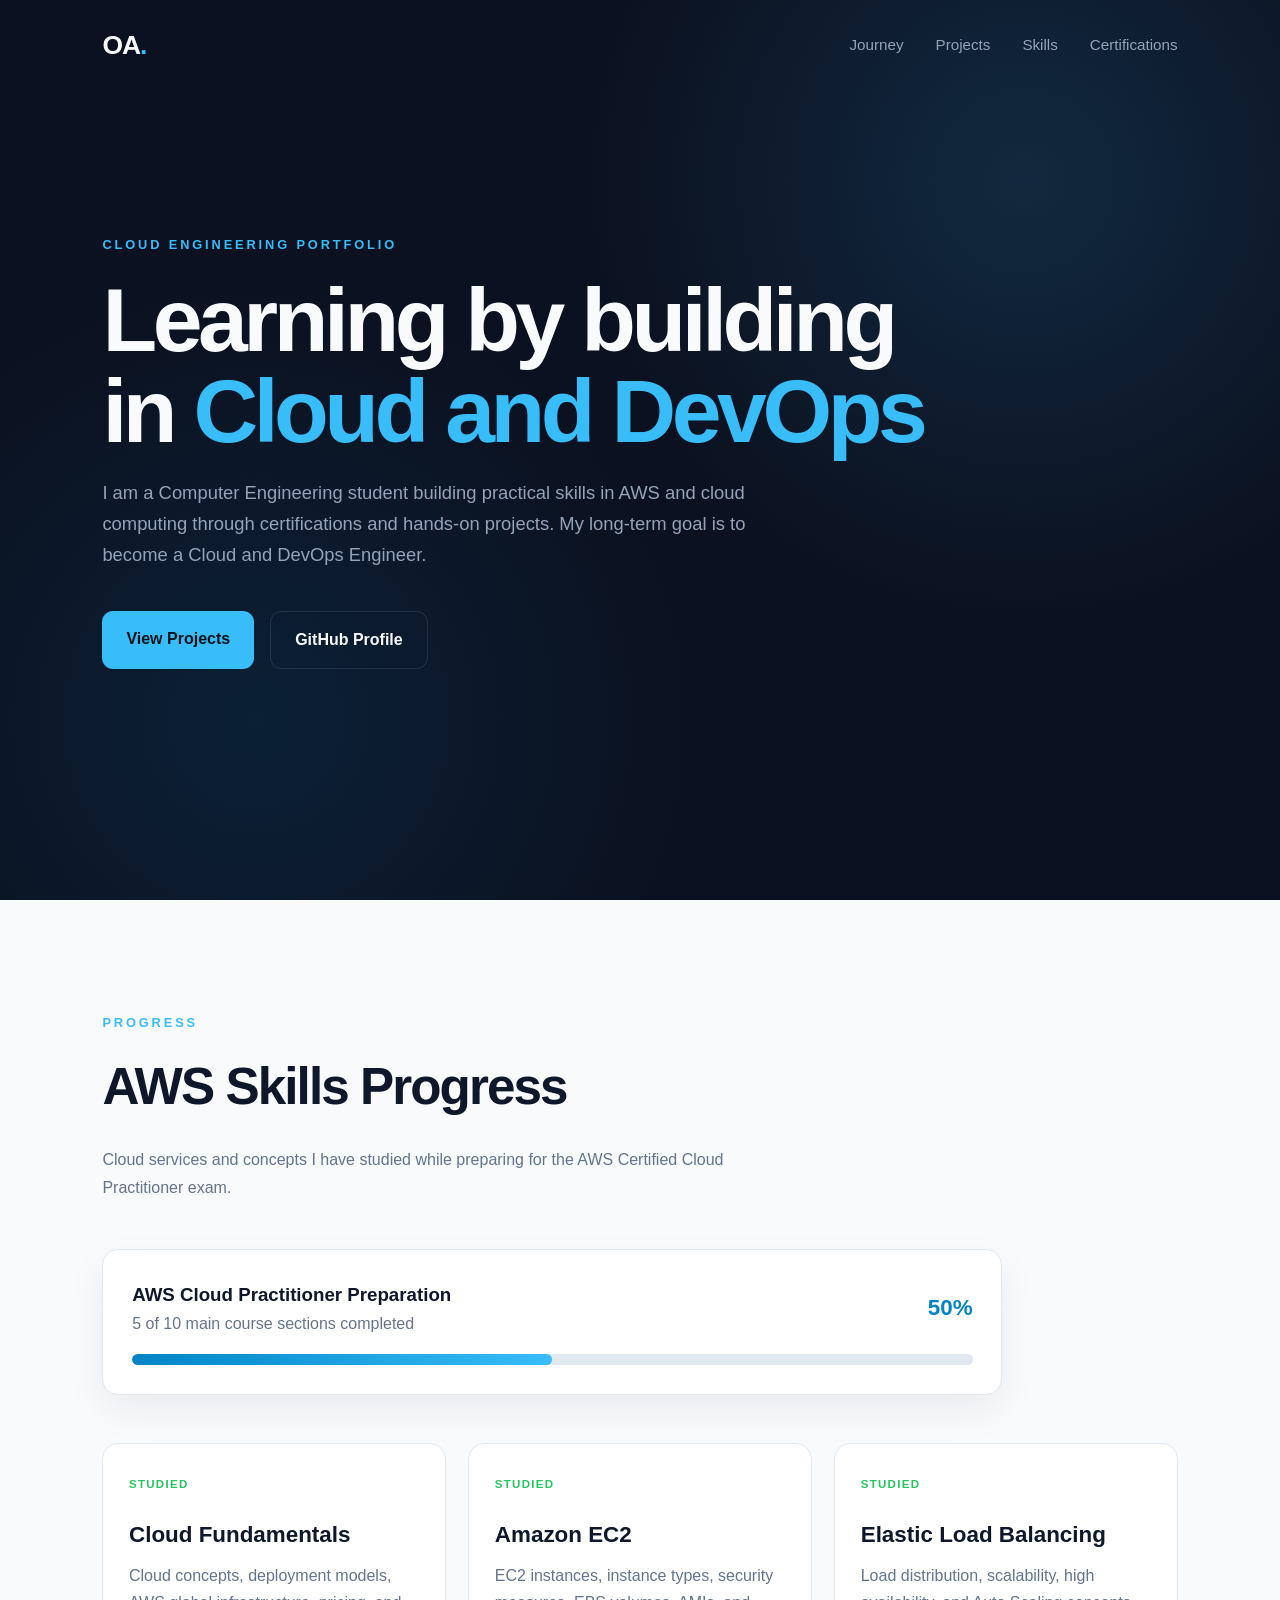
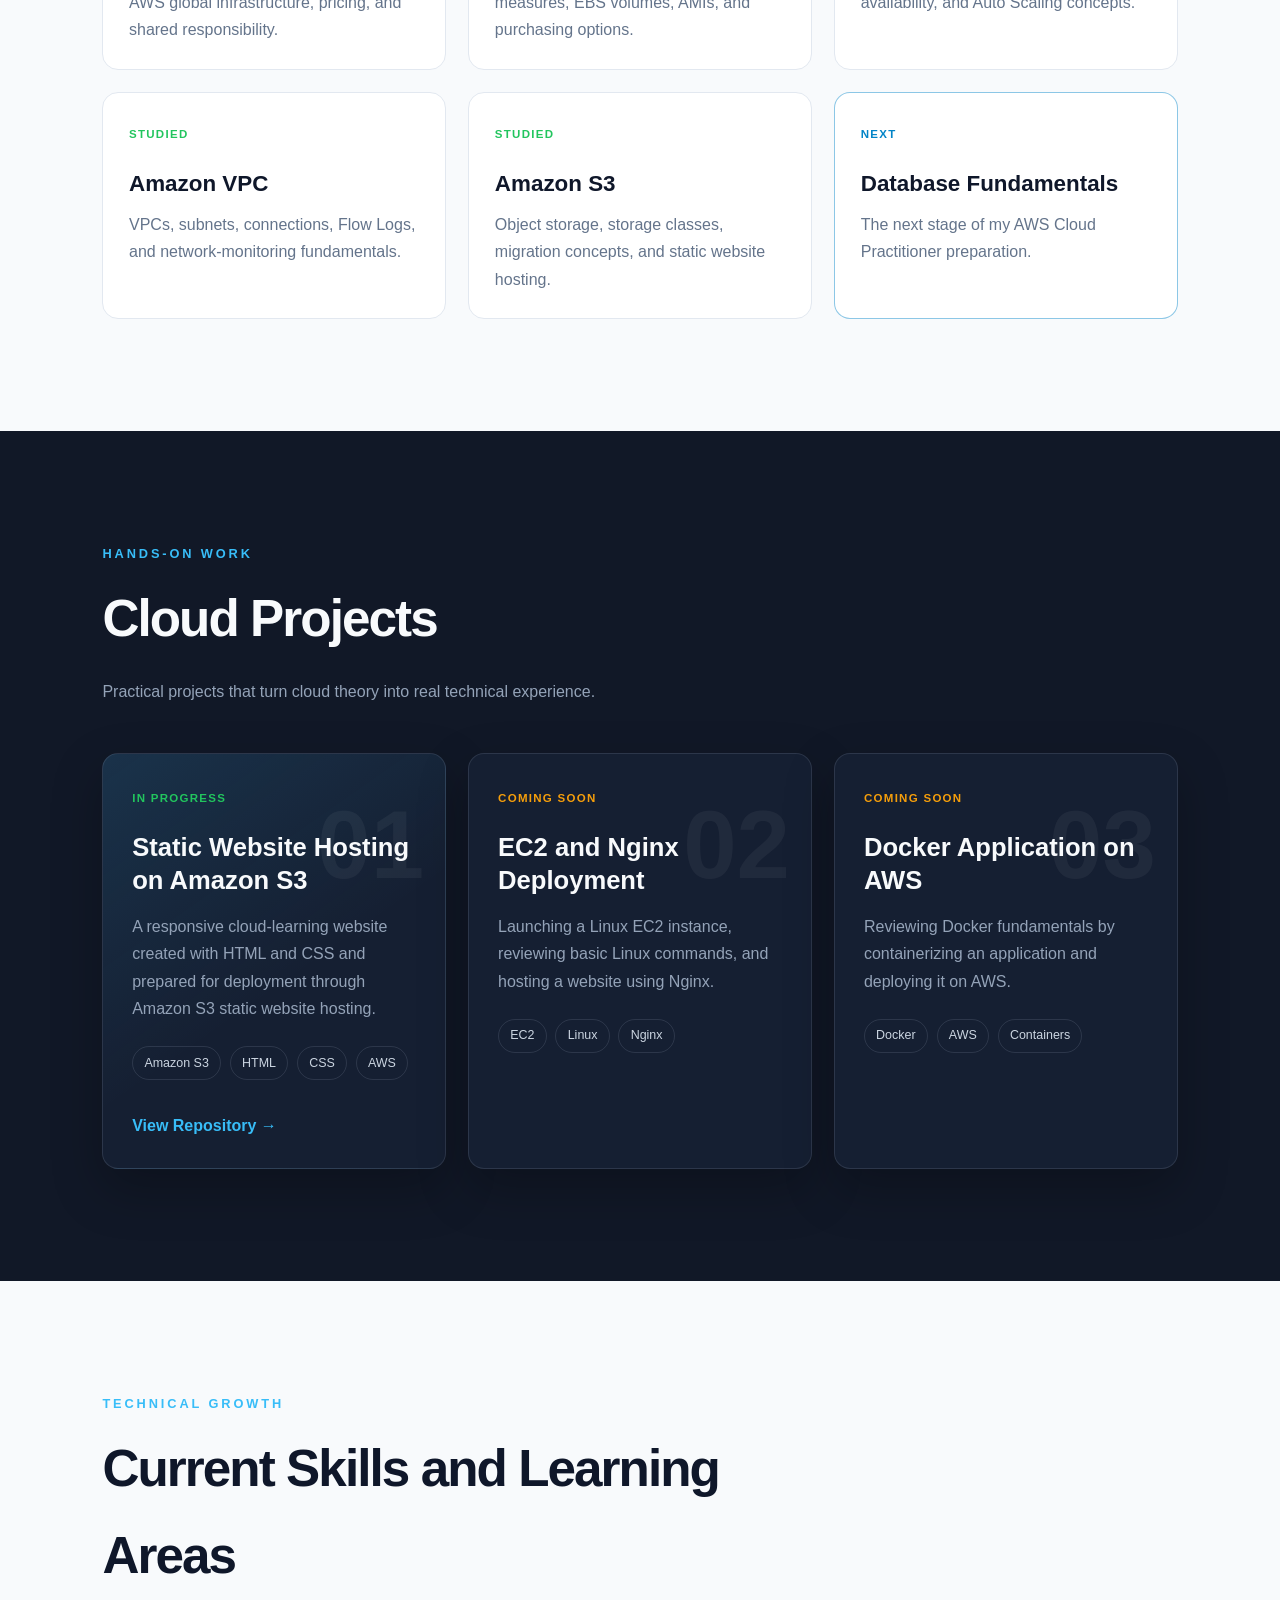
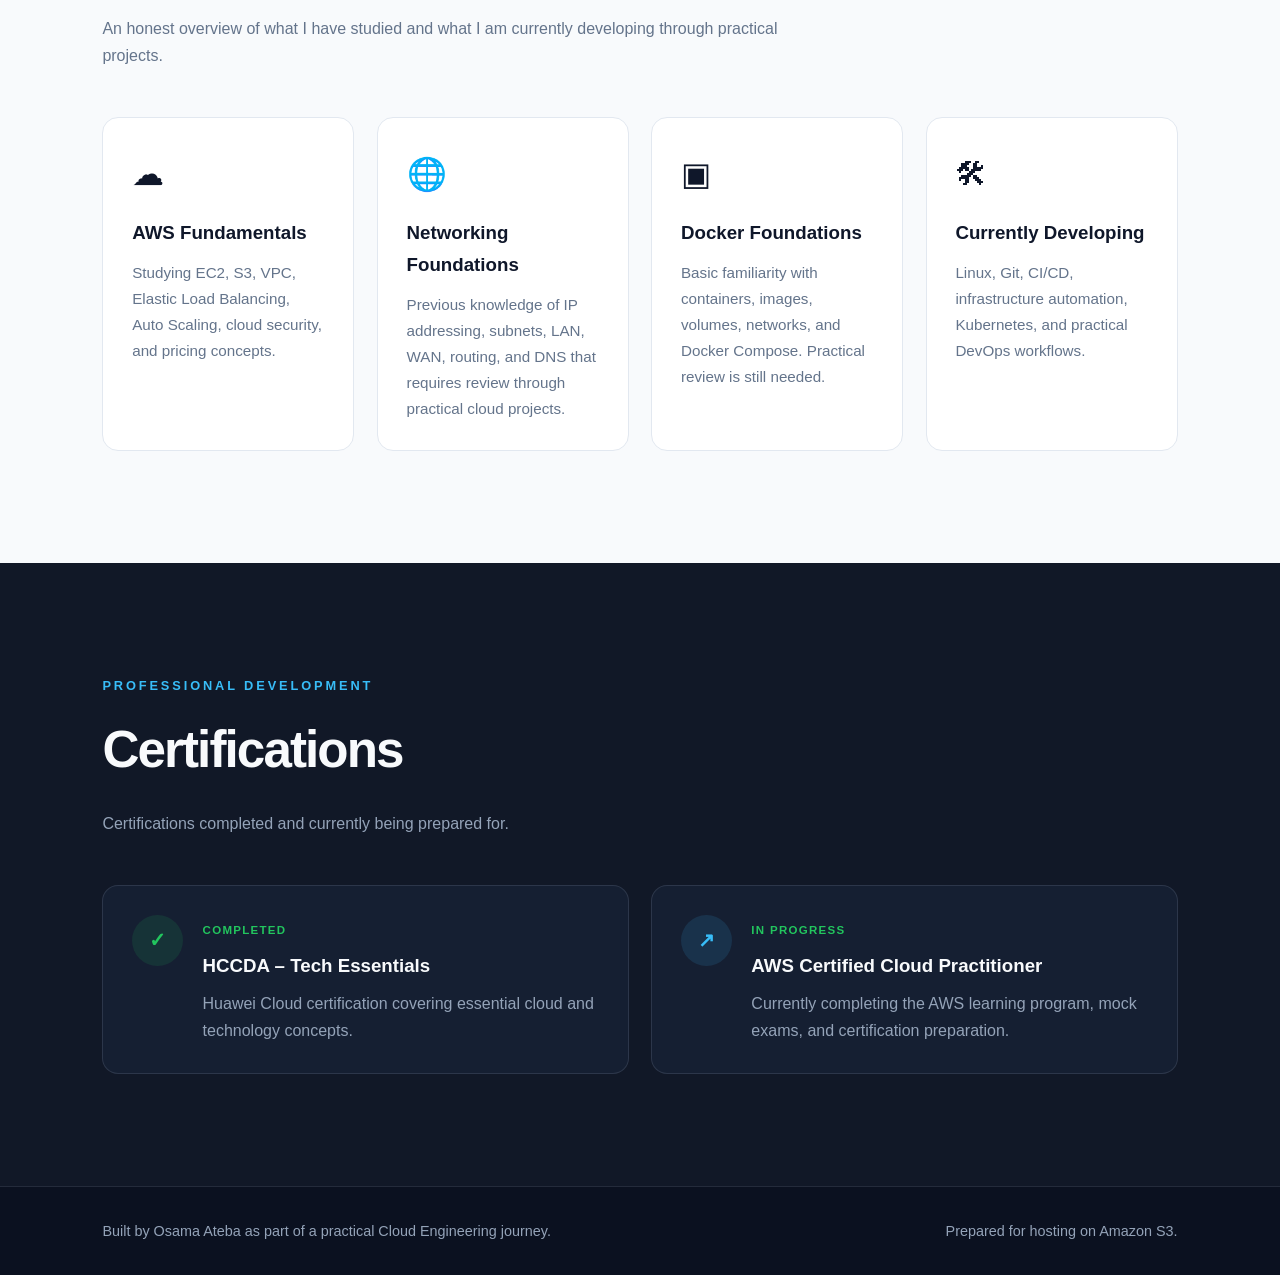
==== aws/labs/project-01-s3-static-website/index.html @ 91cf5c1a ""Add Project 01 - AWS S3 Static Website"" ====
<!DOCTYPE html>
<html lang="en">
<head>
    <meta charset="UTF-8">

    <meta
        name="viewport"
        content="width=device-width, initial-scale=1.0"
    >

    <meta
        name="description"
        content="Osama Ateba's cloud engineering learning journey and hands-on AWS projects."
    >

    <title>Osama Ateba | Cloud Engineering Journey</title>

    <link rel="stylesheet" href="style.css">
</head>

<body>

    <header class="hero">
        <nav class="navbar">
            <div class="logo">OA<span>.</span></div>

            <div class="nav-links">
                <a href="#journey">Journey</a>
                <a href="#projects">Projects</a>
                <a href="#skills">Skills</a>
                <a href="#certifications">Certifications</a>
            </div>
        </nav>

        <div class="hero-content">
            <p class="eyebrow">Cloud Engineering Portfolio</p>

            <h1>
                Learning by building in
                <span>Cloud and DevOps</span>
            </h1>

            <p class="hero-description">
                I am a Computer Engineering student building practical
                skills in AWS and cloud computing through certifications
                and hands-on projects. My long-term goal is to become a
                Cloud and DevOps Engineer.
            </p>

            <div class="hero-buttons">
                <a class="primary-button" href="#projects">
                    View Projects
                </a>

                <a
                    class="secondary-button"
                    href="https://github.com/OsamaAteba77"
                    target="_blank"
                    rel="noopener noreferrer"
                >
                    GitHub Profile
                </a>
            </div>
        </div>
    </header>

    <main>

        <section class="section" id="journey">
            <div class="section-heading">
                <p class="section-label">Progress</p>

                <h2>AWS Skills Progress</h2>

                <p>
                    Cloud services and concepts I have studied while
                    preparing for the AWS Certified Cloud Practitioner exam.
                </p>
            </div>

            <div class="progress-card">
                <div class="progress-info">
                    <div>
                        <h3>AWS Cloud Practitioner Preparation</h3>
                        <p>5 of 10 main course sections completed</p>
                    </div>

                    <span class="progress-percentage">50%</span>
                </div>

                <div class="progress-bar">
                    <div class="progress-value"></div>
                </div>
            </div>

            <div class="course-grid">

                <article class="course-card completed">
                    <span class="status">Studied</span>

                    <h3>Cloud Fundamentals</h3>

                    <p>
                        Cloud concepts, deployment models, AWS global
                        infrastructure, pricing, and shared responsibility.
                    </p>
                </article>

                <article class="course-card completed">
                    <span class="status">Studied</span>

                    <h3>Amazon EC2</h3>

                    <p>
                        EC2 instances, instance types, security measures,
                        EBS volumes, AMIs, and purchasing options.
                    </p>
                </article>

                <article class="course-card completed">
                    <span class="status">Studied</span>

                    <h3>Elastic Load Balancing</h3>

                    <p>
                        Load distribution, scalability, high availability,
                        and Auto Scaling concepts.
                    </p>
                </article>

                <article class="course-card completed">
                    <span class="status">Studied</span>

                    <h3>Amazon VPC</h3>

                    <p>
                        VPCs, subnets, connections, Flow Logs,
                        and network-monitoring fundamentals.
                    </p>
                </article>

                <article class="course-card completed">
                    <span class="status">Studied</span>

                    <h3>Amazon S3</h3>

                    <p>
                        Object storage, storage classes, migration concepts,
                        and static website hosting.
                    </p>
                </article>

                <article class="course-card current">
                    <span class="status">Next</span>

                    <h3>Database Fundamentals</h3>

                    <p>
                        The next stage of my AWS Cloud Practitioner preparation.
                    </p>
                </article>

            </div>
        </section>

        <section class="section section-dark" id="projects">
            <div class="section-heading">
                <p class="section-label">Hands-on Work</p>

                <h2>Cloud Projects</h2>

                <p>
                    Practical projects that turn cloud theory into
                    real technical experience.
                </p>
            </div>

            <div class="project-grid">

                <article class="project-card featured">
                    <div class="project-number">01</div>

                    <div class="project-content">
                        <span class="project-status">In Progress</span>

                        <h3>Static Website Hosting on Amazon S3</h3>

                        <p>
                            A responsive cloud-learning website created with
                            HTML and CSS and prepared for deployment through
                            Amazon S3 static website hosting.
                        </p>

                        <div class="technology-list">
                            <span>Amazon S3</span>
                            <span>HTML</span>
                            <span>CSS</span>
                            <span>AWS</span>
                        </div>

                        <a
                            href="https://github.com/OsamaAteba77/cloud-engineering-portfolio"
                            target="_blank"
                            rel="noopener noreferrer"
                        >
                            View Repository →
                        </a>
                    </div>
                </article>

                <article class="project-card">
                    <div class="project-number">02</div>

                    <div class="project-content">
                        <span class="project-status coming-soon">
                            Coming Soon
                        </span>

                        <h3>EC2 and Nginx Deployment</h3>

                        <p>
                            Launching a Linux EC2 instance, reviewing basic
                            Linux commands, and hosting a website using Nginx.
                        </p>

                        <div class="technology-list">
                            <span>EC2</span>
                            <span>Linux</span>
                            <span>Nginx</span>
                        </div>
                    </div>
                </article>

                <article class="project-card">
                    <div class="project-number">03</div>

                    <div class="project-content">
                        <span class="project-status coming-soon">
                            Coming Soon
                        </span>

                        <h3>Docker Application on AWS</h3>

                        <p>
                            Reviewing Docker fundamentals by containerizing
                            an application and deploying it on AWS.
                        </p>

                        <div class="technology-list">
                            <span>Docker</span>
                            <span>AWS</span>
                            <span>Containers</span>
                        </div>
                    </div>
                </article>

            </div>
        </section>

        <section class="section" id="skills">
            <div class="section-heading">
                <p class="section-label">Technical Growth</p>

                <h2>Current Skills and Learning Areas</h2>

                <p>
                    An honest overview of what I have studied and what I am
                    currently developing through practical projects.
                </p>
            </div>

            <div class="skills-grid">

                <article class="skill-card">
                    <div class="skill-icon">☁</div>

                    <h3>AWS Fundamentals</h3>

                    <p>
                        Studying EC2, S3, VPC, Elastic Load Balancing,
                        Auto Scaling, cloud security, and pricing concepts.
                    </p>
                </article>

                <article class="skill-card">
                    <div class="skill-icon">🌐</div>

                    <h3>Networking Foundations</h3>

                    <p>
                        Previous knowledge of IP addressing, subnets,
                        LAN, WAN, routing, and DNS that requires review
                        through practical cloud projects.
                    </p>
                </article>

                <article class="skill-card">
                    <div class="skill-icon">▣</div>

                    <h3>Docker Foundations</h3>

                    <p>
                        Basic familiarity with containers, images,
                        volumes, networks, and Docker Compose.
                        Practical review is still needed.
                    </p>
                </article>

                <article class="skill-card">
                    <div class="skill-icon">🛠</div>

                    <h3>Currently Developing</h3>

                    <p>
                        Linux, Git, CI/CD, infrastructure automation,
                        Kubernetes, and practical DevOps workflows.
                    </p>
                </article>

            </div>
        </section>

        <section class="section section-dark" id="certifications">
            <div class="section-heading">
                <p class="section-label">Professional Development</p>

                <h2>Certifications</h2>

                <p>
                    Certifications completed and currently being prepared for.
                </p>
            </div>

            <div class="certification-grid">

                <article class="certification-card">
                    <div class="certificate-badge">✓</div>

                    <div>
                        <span class="certificate-status completed-text">
                            Completed
                        </span>

                        <h3>HCCDA – Tech Essentials</h3>

                        <p>
                            Huawei Cloud certification covering essential
                            cloud and technology concepts.
                        </p>
                    </div>
                </article>

                <article class="certification-card">
                    <div class="certificate-badge in-progress">↗</div>

                    <div>
                        <span class="certificate-status">
                            In Progress
                        </span>

                        <h3>AWS Certified Cloud Practitioner</h3>

                        <p>
                            Currently completing the AWS learning program,
                            mock exams, and certification preparation.
                        </p>
                    </div>
                </article>

            </div>
        </section>

    </main>

    <footer>
        <p>
            Built by Osama Ateba as part of a practical Cloud Engineering journey.
        </p>

        <p>
            Prepared for hosting on Amazon S3.
        </p>
    </footer>

</body>
</html>
---- aws/labs/project-01-s3-static-website/style.css ----
:root {
    --background: #0b1120;
    --background-light: #111827;
    --card: #151f32;
    --card-light: #1e293b;
    --primary: #38bdf8;
    --primary-dark: #0284c7;
    --text: #f8fafc;
    --text-muted: #94a3b8;
    --border: rgba(148, 163, 184, 0.18);
    --success: #22c55e;
    --warning: #f59e0b;
    --shadow: 0 20px 50px rgba(0, 0, 0, 0.25);
}

* {
    box-sizing: border-box;
    margin: 0;
    padding: 0;
}

html {
    scroll-behavior: smooth;
}

body {
    background: var(--background);
    color: var(--text);
    font-family:
        Inter,
        -apple-system,
        BlinkMacSystemFont,
        "Segoe UI",
        sans-serif;
    line-height: 1.7;
}

a {
    color: inherit;
    text-decoration: none;
}

.hero {
    min-height: 100vh;
    padding: 0 8%;
    background:
        radial-gradient(
            circle at 80% 20%,
            rgba(56, 189, 248, 0.14),
            transparent 35%
        ),
        radial-gradient(
            circle at 20% 80%,
            rgba(14, 165, 233, 0.10),
            transparent 35%
        ),
        var(--background);
}

.navbar {
    min-height: 90px;
    display: flex;
    align-items: center;
    justify-content: space-between;
}

.logo {
    font-size: 1.65rem;
    font-weight: 800;
    letter-spacing: -1px;
}

.logo span {
    color: var(--primary);
}

.nav-links {
    display: flex;
    gap: 2rem;
}

.nav-links a {
    color: var(--text-muted);
    font-size: 0.95rem;
    transition: color 0.25s ease;
}

.nav-links a:hover {
    color: var(--primary);
}

.hero-content {
    max-width: 850px;
    padding: 9rem 0 6rem;
}

.eyebrow,
.section-label {
    color: var(--primary);
    font-size: 0.8rem;
    font-weight: 700;
    letter-spacing: 0.18rem;
    text-transform: uppercase;
}

.hero h1 {
    max-width: 850px;
    margin: 1.2rem 0;
    font-size: clamp(3rem, 7vw, 6.3rem);
    line-height: 1.02;
    letter-spacing: -0.28rem;
}

.hero h1 span {
    color: var(--primary);
}

.hero-description {
    max-width: 680px;
    color: var(--text-muted);
    font-size: 1.15rem;
}

.hero-buttons {
    display: flex;
    flex-wrap: wrap;
    gap: 1rem;
    margin-top: 2.5rem;
}

.primary-button,
.secondary-button {
    padding: 0.9rem 1.5rem;
    border-radius: 0.7rem;
    font-weight: 700;
    transition:
        transform 0.25s ease,
        background 0.25s ease,
        border-color 0.25s ease;
}

.primary-button {
    background: var(--primary);
    color: #05131d;
}

.primary-button:hover {
    background: #7dd3fc;
    transform: translateY(-3px);
}

.secondary-button {
    border: 1px solid var(--border);
    color: var(--text);
}

.secondary-button:hover {
    border-color: var(--primary);
    transform: translateY(-3px);
}

.section {
    padding: 7rem 8%;
    background: #f8fafc;
    color: #0f172a;
}

.section-dark {
    background: var(--background-light);
    color: var(--text);
}

.section-heading {
    max-width: 680px;
    margin-bottom: 3rem;
}

.section-heading h2 {
    margin: 0.6rem 0 1rem;
    font-size: clamp(2rem, 4vw, 3.2rem);
    letter-spacing: -0.12rem;
}

.section-heading p:not(.section-label) {
    color: #64748b;
}

.section-dark .section-heading p:not(.section-label) {
    color: var(--text-muted);
}

.progress-card {
    max-width: 900px;
    margin-bottom: 3rem;
    padding: 1.8rem;
    background: #ffffff;
    border: 1px solid #e2e8f0;
    border-radius: 1rem;
    box-shadow: 0 16px 40px rgba(15, 23, 42, 0.06);
}

.progress-info {
    display: flex;
    align-items: center;
    justify-content: space-between;
    gap: 1rem;
    margin-bottom: 1rem;
}

.progress-info p {
    color: #64748b;
}

.progress-percentage {
    color: var(--primary-dark);
    font-size: 1.4rem;
    font-weight: 800;
}

.progress-bar {
    height: 0.7rem;
    overflow: hidden;
    background: #e2e8f0;
    border-radius: 10rem;
}

.progress-value {
    width: 50%;
    height: 100%;
    background:
        linear-gradient(
            90deg,
            var(--primary-dark),
            var(--primary)
        );
    border-radius: inherit;
}

.course-grid,
.project-grid,
.skills-grid,
.certification-grid {
    display: grid;
    gap: 1.4rem;
}

.course-grid {
    grid-template-columns: repeat(3, 1fr);
}

.course-card {
    min-height: 190px;
    padding: 1.6rem;
    border: 1px solid #e2e8f0;
    border-radius: 1rem;
    background: #ffffff;
    transition:
        transform 0.25s ease,
        box-shadow 0.25s ease;
}

.course-card:hover {
    transform: translateY(-5px);
    box-shadow: 0 18px 40px rgba(15, 23, 42, 0.08);
}

.course-card h3 {
    margin: 1.2rem 0 0.5rem;
    font-size: 1.4rem;
}

.course-card p {
    color: #64748b;
}

.status,
.project-status,
.certificate-status {
    display: inline-block;
    color: var(--success);
    font-size: 0.72rem;
    font-weight: 800;
    letter-spacing: 0.08rem;
    text-transform: uppercase;
}

.course-card.current {
    border-color: rgba(2, 132, 199, 0.45);
}

.course-card.current .status {
    color: var(--primary-dark);
}

.project-grid {
    grid-template-columns: repeat(3, 1fr);
}

.project-card {
    position: relative;
    min-height: 370px;
    padding: 1.8rem;
    overflow: hidden;
    border: 1px solid var(--border);
    border-radius: 1rem;
    background: var(--card);
    box-shadow: var(--shadow);
    transition:
        transform 0.25s ease,
        border-color 0.25s ease;
}

.project-card:hover {
    transform: translateY(-6px);
    border-color: rgba(56, 189, 248, 0.55);
}

.project-card.featured {
    background:
        linear-gradient(
            145deg,
            rgba(56, 189, 248, 0.12),
            transparent 55%
        ),
        var(--card);
}

.project-number {
    position: absolute;
    top: 0.6rem;
    right: 1.3rem;
    color: rgba(255, 255, 255, 0.05);
    font-size: 6rem;
    font-weight: 900;
}

.project-content {
    position: relative;
    z-index: 1;
}

.project-content h3 {
    margin: 1.3rem 0 1rem;
    font-size: 1.6rem;
    line-height: 1.3;
}

.project-content p {
    color: var(--text-muted);
}

.project-content a {
    display: inline-block;
    margin-top: 2rem;
    color: var(--primary);
    font-weight: 700;
}

.coming-soon {
    color: var(--warning);
}

.technology-list {
    display: flex;
    flex-wrap: wrap;
    gap: 0.55rem;
    margin-top: 1.5rem;
}

.technology-list span {
    padding: 0.35rem 0.7rem;
    border: 1px solid var(--border);
    border-radius: 10rem;
    color: #cbd5e1;
    font-size: 0.78rem;
}

.skills-grid {
    grid-template-columns: repeat(4, 1fr);
}

.skill-card {
    padding: 1.8rem;
    border: 1px solid #e2e8f0;
    border-radius: 1rem;
    background: #ffffff;
}

.skill-icon {
    margin-bottom: 1rem;
    font-size: 2rem;
}

.skill-card h3 {
    margin-bottom: 0.7rem;
}

.skill-card p {
    color: #64748b;
    font-size: 0.95rem;
}

.certification-grid {
    grid-template-columns: repeat(2, 1fr);
}

.certification-card {
    display: flex;
    align-items: flex-start;
    gap: 1.2rem;
    padding: 1.8rem;
    border: 1px solid var(--border);
    border-radius: 1rem;
    background: var(--card);
}

.certificate-badge {
    display: grid;
    flex-shrink: 0;
    width: 3.2rem;
    height: 3.2rem;
    place-items: center;
    border-radius: 50%;
    background: rgba(34, 197, 94, 0.12);
    color: var(--success);
    font-size: 1.25rem;
    font-weight: 900;
}

.certificate-badge.in-progress {
    background: rgba(56, 189, 248, 0.12);
    color: var(--primary);
}

.certification-card h3 {
    margin: 0.5rem 0;
}

.certification-card p {
    color: var(--text-muted);
}

.completed-text {
    color: var(--success);
}

footer {
    display: flex;
    justify-content: space-between;
    gap: 1rem;
    padding: 2rem 8%;
    border-top: 1px solid var(--border);
    background: var(--background);
    color: var(--text-muted);
    font-size: 0.9rem;
}

@media (max-width: 1000px) {
    .course-grid,
    .project-grid {
        grid-template-columns: repeat(2, 1fr);
    }

    .skills-grid {
        grid-template-columns: repeat(2, 1fr);
    }
}

@media (max-width: 720px) {
    .hero,
    .section,
    footer {
        padding-left: 5%;
        padding-right: 5%;
    }

    .navbar {
        align-items: flex-start;
        flex-direction: column;
        justify-content: center;
        gap: 0.8rem;
        padding: 1rem 0;
    }

    .nav-links {
        flex-wrap: wrap;
        gap: 0.8rem 1.2rem;
    }

    .hero-content {
        padding-top: 6rem;
    }

    .hero h1 {
        letter-spacing: -0.14rem;
    }

    .course-grid,
    .project-grid,
    .skills-grid,
    .certification-grid {
        grid-template-columns: 1fr;
    }

    footer {
        flex-direction: column;
    }
}
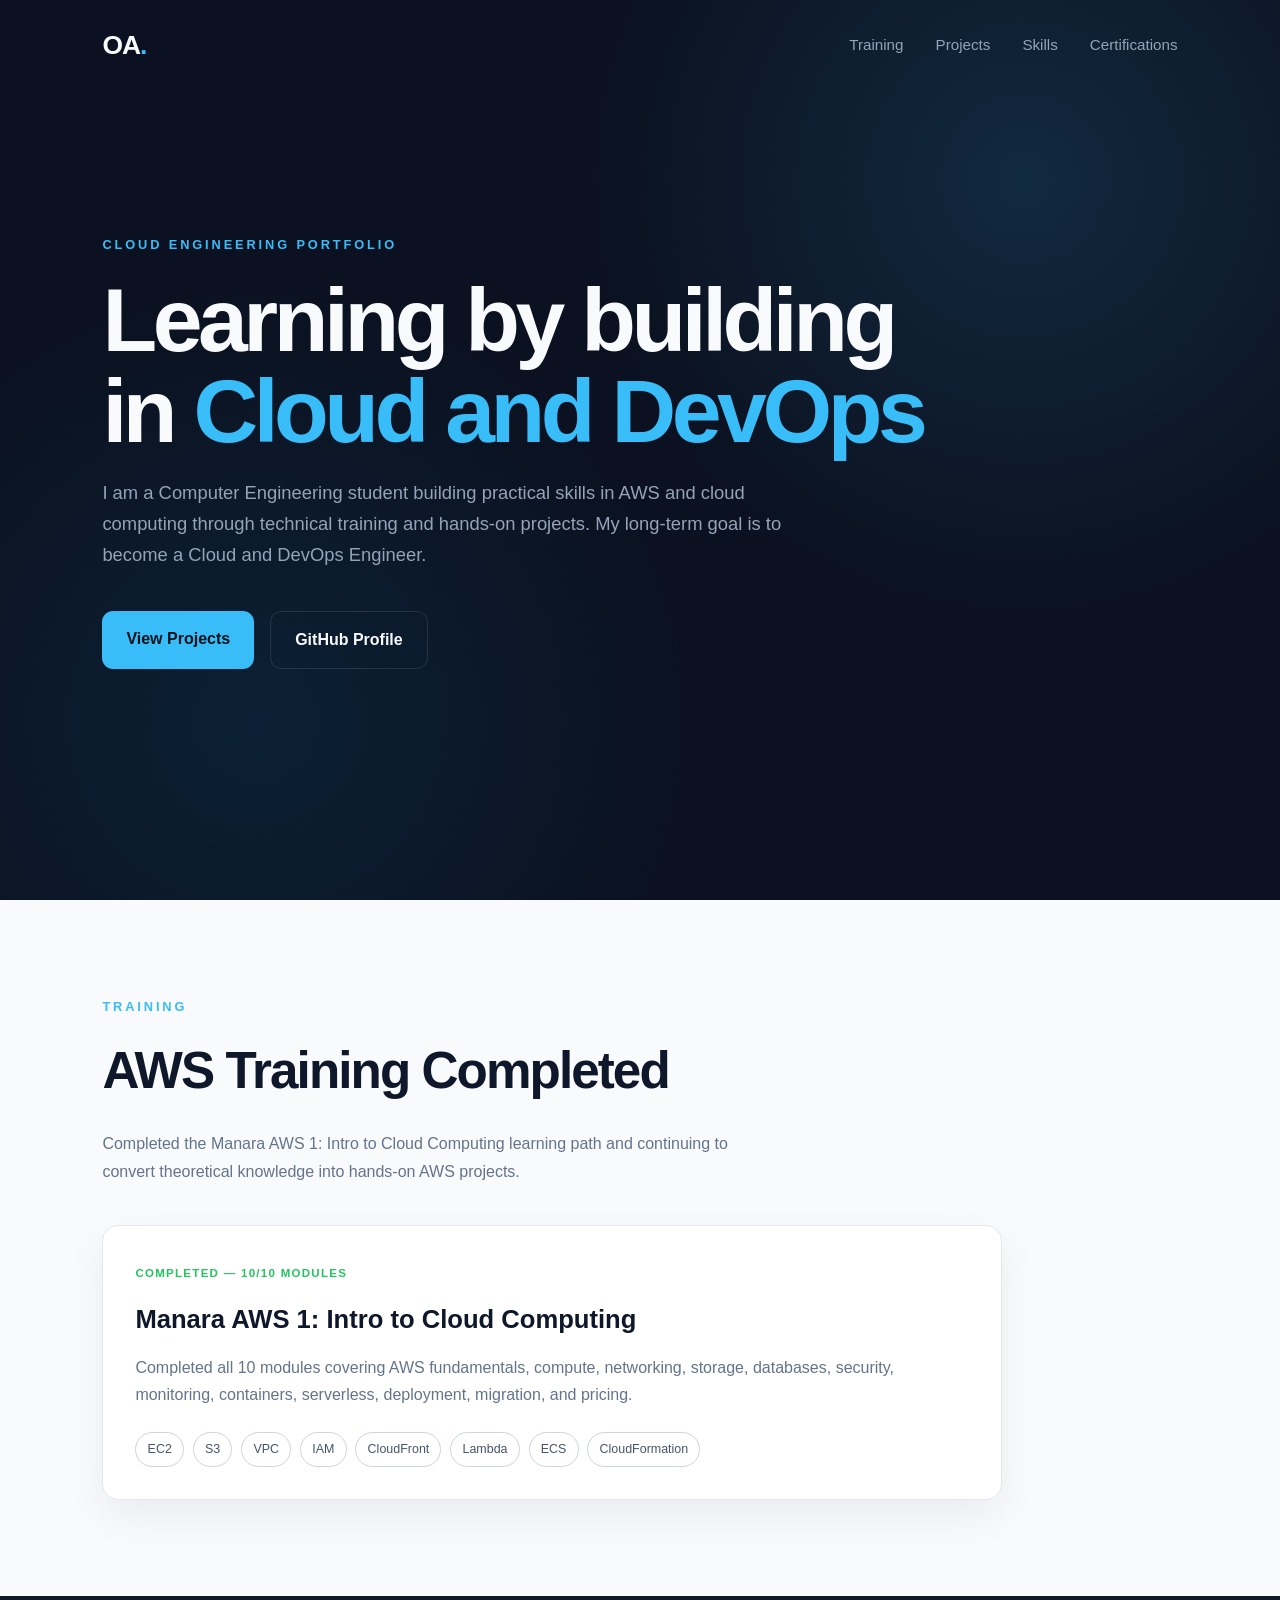
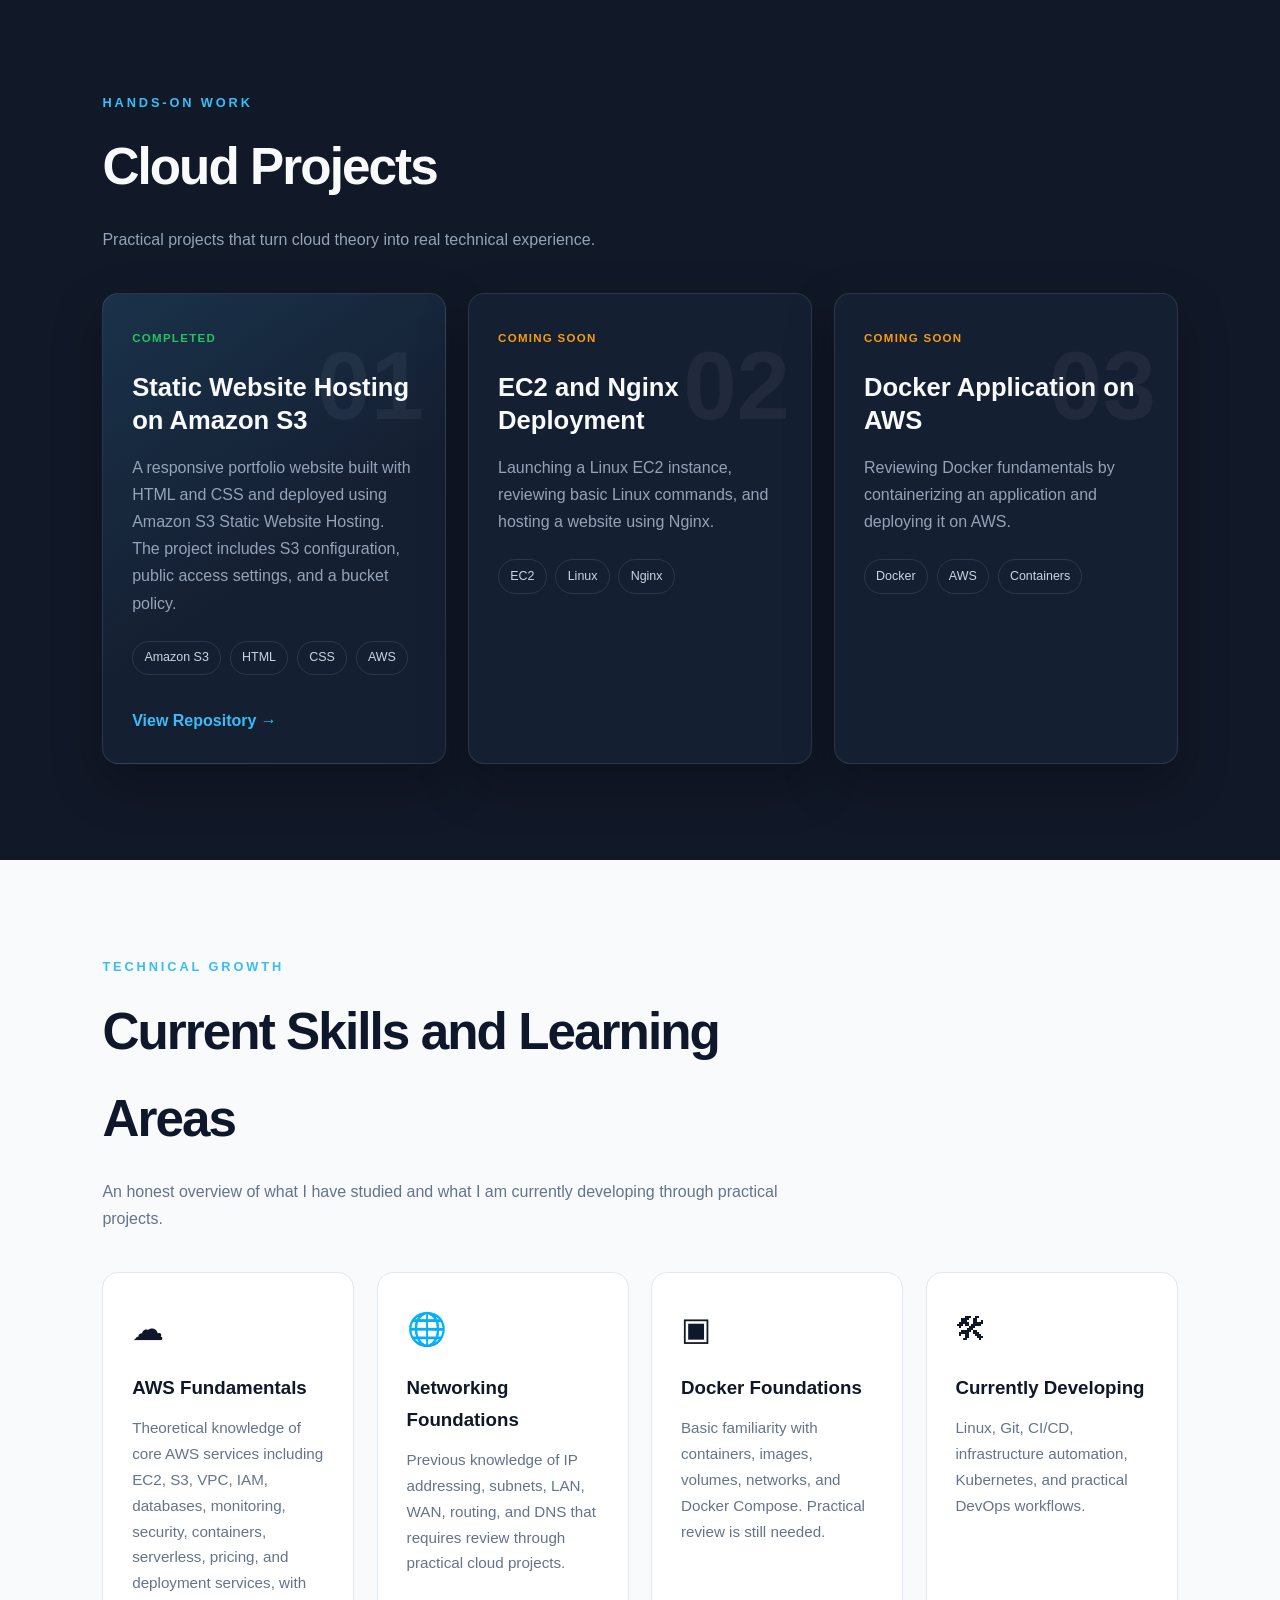
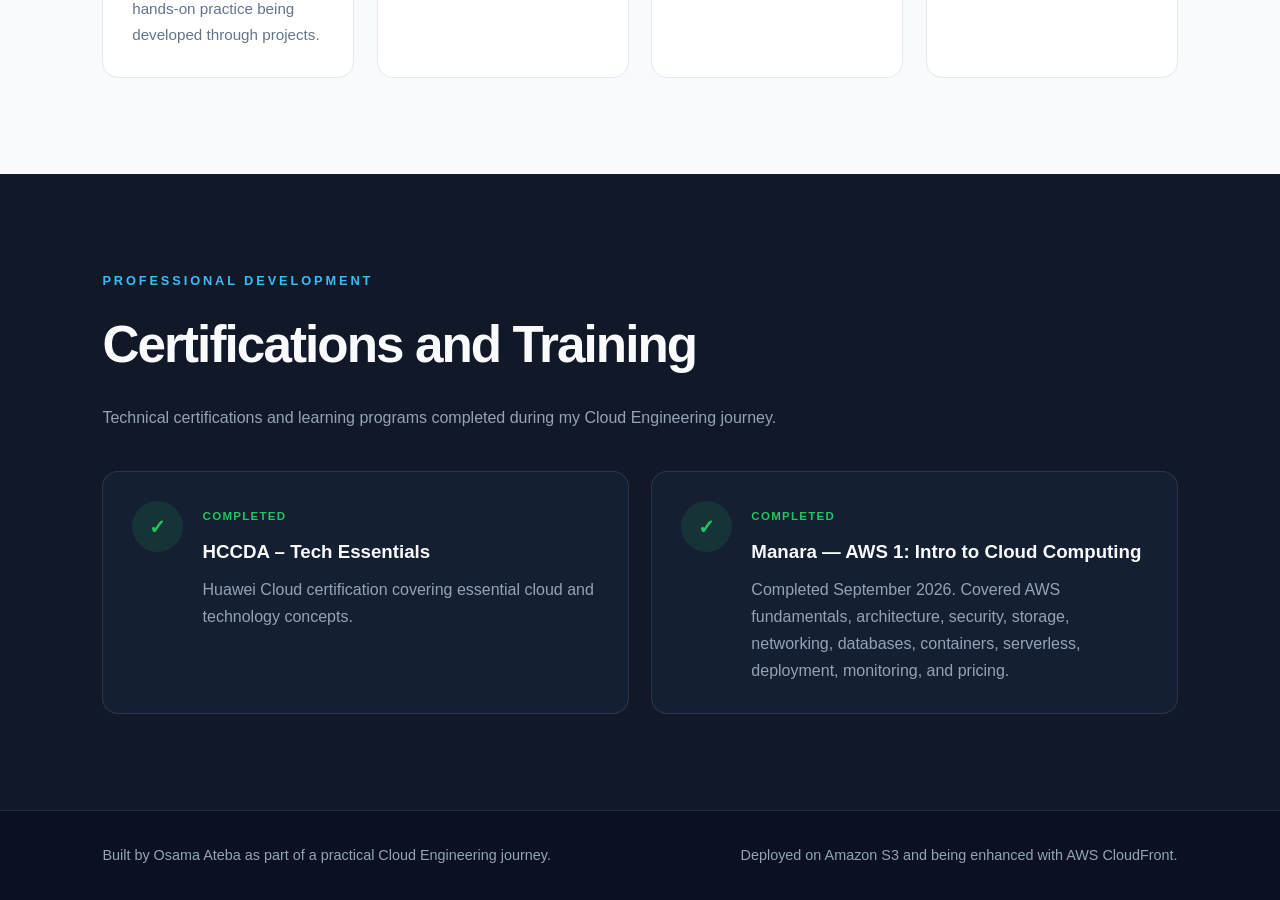
==== commit ba76df89: "Update portfolio website content" ====
--- a/aws/labs/project-01-s3-static-website/index.html
+++ b/aws/labs/project-01-s3-static-website/index.html
@@ -1,5 +1,6 @@
- <!DOCTYPE html>
+<!DOCTYPE html>
 <html lang="en">
+
 <head>
     <meta charset="UTF-8">
 
@@ -25,7 +26,7 @@
             <div class="logo">OA<span>.</span></div>
 
             <div class="nav-links">
-                <a href="#journey">Journey</a>
+                <a href="#training">Training</a>
                 <a href="#projects">Projects</a>
                 <a href="#skills">Skills</a>
                 <a href="#certifications">Certifications</a>
@@ -42,7 +43,7 @@
 
             <p class="hero-description">
                 I am a Computer Engineering student building practical
-                skills in AWS and cloud computing through certifications
+                skills in AWS and cloud computing through technical training
                 and hands-on projects. My long-term goal is to become a
                 Cloud and DevOps Engineer.
             </p>
@@ -66,100 +67,40 @@
 
     <main>
 
-        <section class="section" id="journey">
+        <section class="section" id="training">
             <div class="section-heading">
-                <p class="section-label">Progress</p>
-
-                <h2>AWS Skills Progress</h2>
+                <p class="section-label">Training</p>
+
+                 <h2>AWS Training Completed</h2>
+
+                 <p>
+                 Completed the Manara AWS 1: Intro to Cloud Computing learning path
+                 and continuing to convert theoretical knowledge into hands-on AWS projects.
+                 </p>
+            </div>
+
+            <div class="training-summary">
+                <span class="status">Completed — 10/10 Modules</span>
+
+                <h3>Manara AWS 1: Intro to Cloud Computing</h3>
 
                 <p>
-                    Cloud services and concepts I have studied while
-                    preparing for the AWS Certified Cloud Practitioner exam.
+                    Completed all 10 modules covering AWS fundamentals,
+                    compute, networking, storage, databases, security,
+                    monitoring, containers, serverless, deployment,
+                    migration, and pricing.
                 </p>
-            </div>
-
-            <div class="progress-card">
-                <div class="progress-info">
-                    <div>
-                        <h3>AWS Cloud Practitioner Preparation</h3>
-                        <p>5 of 10 main course sections completed</p>
-                    </div>
-
-                    <span class="progress-percentage">50%</span>
+
+                <div class="technology-list training-tags">
+                    <span>EC2</span>
+                    <span>S3</span>
+                    <span>VPC</span>
+                    <span>IAM</span>
+                    <span>CloudFront</span>
+                    <span>Lambda</span>
+                    <span>ECS</span>
+                    <span>CloudFormation</span>
                 </div>
-
-                <div class="progress-bar">
-                    <div class="progress-value"></div>
-                </div>
-            </div>
-
-            <div class="course-grid">
-
-                <article class="course-card completed">
-                    <span class="status">Studied</span>
-
-                    <h3>Cloud Fundamentals</h3>
-
-                    <p>
-                        Cloud concepts, deployment models, AWS global
-                        infrastructure, pricing, and shared responsibility.
-                    </p>
-                </article>
-
-                <article class="course-card completed">
-                    <span class="status">Studied</span>
-
-                    <h3>Amazon EC2</h3>
-
-                    <p>
-                        EC2 instances, instance types, security measures,
-                        EBS volumes, AMIs, and purchasing options.
-                    </p>
-                </article>
-
-                <article class="course-card completed">
-                    <span class="status">Studied</span>
-
-                    <h3>Elastic Load Balancing</h3>
-
-                    <p>
-                        Load distribution, scalability, high availability,
-                        and Auto Scaling concepts.
-                    </p>
-                </article>
-
-                <article class="course-card completed">
-                    <span class="status">Studied</span>
-
-                    <h3>Amazon VPC</h3>
-
-                    <p>
-                        VPCs, subnets, connections, Flow Logs,
-                        and network-monitoring fundamentals.
-                    </p>
-                </article>
-
-                <article class="course-card completed">
-                    <span class="status">Studied</span>
-
-                    <h3>Amazon S3</h3>
-
-                    <p>
-                        Object storage, storage classes, migration concepts,
-                        and static website hosting.
-                    </p>
-                </article>
-
-                <article class="course-card current">
-                    <span class="status">Next</span>
-
-                    <h3>Database Fundamentals</h3>
-
-                    <p>
-                        The next stage of my AWS Cloud Practitioner preparation.
-                    </p>
-                </article>
-
             </div>
         </section>
 
@@ -181,14 +122,15 @@
                     <div class="project-number">01</div>
 
                     <div class="project-content">
-                        <span class="project-status">In Progress</span>
+                        <span class="project-status">Completed</span>
 
                         <h3>Static Website Hosting on Amazon S3</h3>
 
                         <p>
-                            A responsive cloud-learning website created with
-                            HTML and CSS and prepared for deployment through
-                            Amazon S3 static website hosting.
+                            A responsive portfolio website built with HTML and CSS
+                            and deployed using Amazon S3 Static Website Hosting.
+                            The project includes S3 configuration, public access
+                            settings, and a bucket policy.
                         </p>
 
                         <div class="technology-list">
@@ -277,8 +219,10 @@
                     <h3>AWS Fundamentals</h3>
 
                     <p>
-                        Studying EC2, S3, VPC, Elastic Load Balancing,
-                        Auto Scaling, cloud security, and pricing concepts.
+                        Theoretical knowledge of core AWS services including
+                        EC2, S3, VPC, IAM, databases, monitoring, security,
+                        containers, serverless, pricing, and deployment services,
+                        with hands-on practice being developed through projects.
                     </p>
                 </article>
 
@@ -324,10 +268,11 @@
             <div class="section-heading">
                 <p class="section-label">Professional Development</p>
 
-                <h2>Certifications</h2>
+                <h2>Certifications and Training</h2>
 
                 <p>
-                    Certifications completed and currently being prepared for.
+                    Technical certifications and learning programs
+                    completed during my Cloud Engineering journey.
                 </p>
             </div>
 
@@ -351,18 +296,19 @@
                 </article>
 
                 <article class="certification-card">
-                    <div class="certificate-badge in-progress">↗</div>
+                    <div class="certificate-badge">✓</div>
 
                     <div>
-                        <span class="certificate-status">
-                            In Progress
+                        <span class="certificate-status completed-text">
+                            Completed
                         </span>
 
-                        <h3>AWS Certified Cloud Practitioner</h3>
-
-                        <p>
-                            Currently completing the AWS learning program,
-                            mock exams, and certification preparation.
+                        <h3>Manara — AWS 1: Intro to Cloud Computing</h3>
+
+                        <p>
+                            Completed September 2026. Covered AWS fundamentals,
+                            architecture, security, storage, networking, databases,
+                            containers, serverless, deployment, monitoring, and pricing.
                         </p>
                     </div>
                 </article>
@@ -378,9 +324,10 @@
         </p>
 
         <p>
-            Prepared for hosting on Amazon S3.
+            Deployed on Amazon S3 and being enhanced with AWS CloudFront.
         </p>
     </footer>
 
 </body>
+
 </html>
--- a/aws/labs/project-01-s3-static-website/style.css
+++ b/aws/labs/project-01-s3-static-website/style.css
@@ -2,7 +2,6 @@
     --background: #0b1120;
     --background-light: #111827;
     --card: #151f32;
-    --card-light: #1e293b;
     --primary: #38bdf8;
     --primary-dark: #0284c7;
     --text: #f8fafc;
@@ -160,7 +159,7 @@
 }
 
 .section {
-    padding: 7rem 8%;
+    padding: 6rem 8%;
     background: #f8fafc;
     color: #0f172a;
 }
@@ -172,7 +171,7 @@
 
 .section-heading {
     max-width: 680px;
-    margin-bottom: 3rem;
+    margin-bottom: 2.5rem;
 }
 
 .section-heading h2 {
@@ -187,90 +186,6 @@
 
 .section-dark .section-heading p:not(.section-label) {
     color: var(--text-muted);
-}
-
-.progress-card {
-    max-width: 900px;
-    margin-bottom: 3rem;
-    padding: 1.8rem;
-    background: #ffffff;
-    border: 1px solid #e2e8f0;
-    border-radius: 1rem;
-    box-shadow: 0 16px 40px rgba(15, 23, 42, 0.06);
-}
-
-.progress-info {
-    display: flex;
-    align-items: center;
-    justify-content: space-between;
-    gap: 1rem;
-    margin-bottom: 1rem;
-}
-
-.progress-info p {
-    color: #64748b;
-}
-
-.progress-percentage {
-    color: var(--primary-dark);
-    font-size: 1.4rem;
-    font-weight: 800;
-}
-
-.progress-bar {
-    height: 0.7rem;
-    overflow: hidden;
-    background: #e2e8f0;
-    border-radius: 10rem;
-}
-
-.progress-value {
-    width: 50%;
-    height: 100%;
-    background:
-        linear-gradient(
-            90deg,
-            var(--primary-dark),
-            var(--primary)
-        );
-    border-radius: inherit;
-}
-
-.course-grid,
-.project-grid,
-.skills-grid,
-.certification-grid {
-    display: grid;
-    gap: 1.4rem;
-}
-
-.course-grid {
-    grid-template-columns: repeat(3, 1fr);
-}
-
-.course-card {
-    min-height: 190px;
-    padding: 1.6rem;
-    border: 1px solid #e2e8f0;
-    border-radius: 1rem;
-    background: #ffffff;
-    transition:
-        transform 0.25s ease,
-        box-shadow 0.25s ease;
-}
-
-.course-card:hover {
-    transform: translateY(-5px);
-    box-shadow: 0 18px 40px rgba(15, 23, 42, 0.08);
-}
-
-.course-card h3 {
-    margin: 1.2rem 0 0.5rem;
-    font-size: 1.4rem;
-}
-
-.course-card p {
-    color: #64748b;
 }
 
 .status,
@@ -284,12 +199,30 @@
     text-transform: uppercase;
 }
 
-.course-card.current {
-    border-color: rgba(2, 132, 199, 0.45);
-}
-
-.course-card.current .status {
-    color: var(--primary-dark);
+.training-summary {
+    max-width: 900px;
+    padding: 2rem;
+    border: 1px solid #e2e8f0;
+    border-radius: 1rem;
+    background: #ffffff;
+    box-shadow: 0 16px 40px rgba(15, 23, 42, 0.06);
+}
+
+.training-summary h3 {
+    margin: 0.8rem 0;
+    font-size: 1.6rem;
+}
+
+.training-summary p {
+    max-width: 760px;
+    color: #64748b;
+}
+
+.project-grid,
+.skills-grid,
+.certification-grid {
+    display: grid;
+    gap: 1.4rem;
 }
 
 .project-grid {
@@ -375,6 +308,11 @@
     font-size: 0.78rem;
 }
 
+.training-tags span {
+    color: #475569;
+    border-color: #cbd5e1;
+}
+
 .skills-grid {
     grid-template-columns: repeat(4, 1fr);
 }
@@ -427,11 +365,6 @@
     font-weight: 900;
 }
 
-.certificate-badge.in-progress {
-    background: rgba(56, 189, 248, 0.12);
-    color: var(--primary);
-}
-
 .certification-card h3 {
     margin: 0.5rem 0;
 }
@@ -456,7 +389,6 @@
 }
 
 @media (max-width: 1000px) {
-    .course-grid,
     .project-grid {
         grid-template-columns: repeat(2, 1fr);
     }
@@ -495,7 +427,6 @@
         letter-spacing: -0.14rem;
     }
 
-    .course-grid,
     .project-grid,
     .skills-grid,
     .certification-grid {
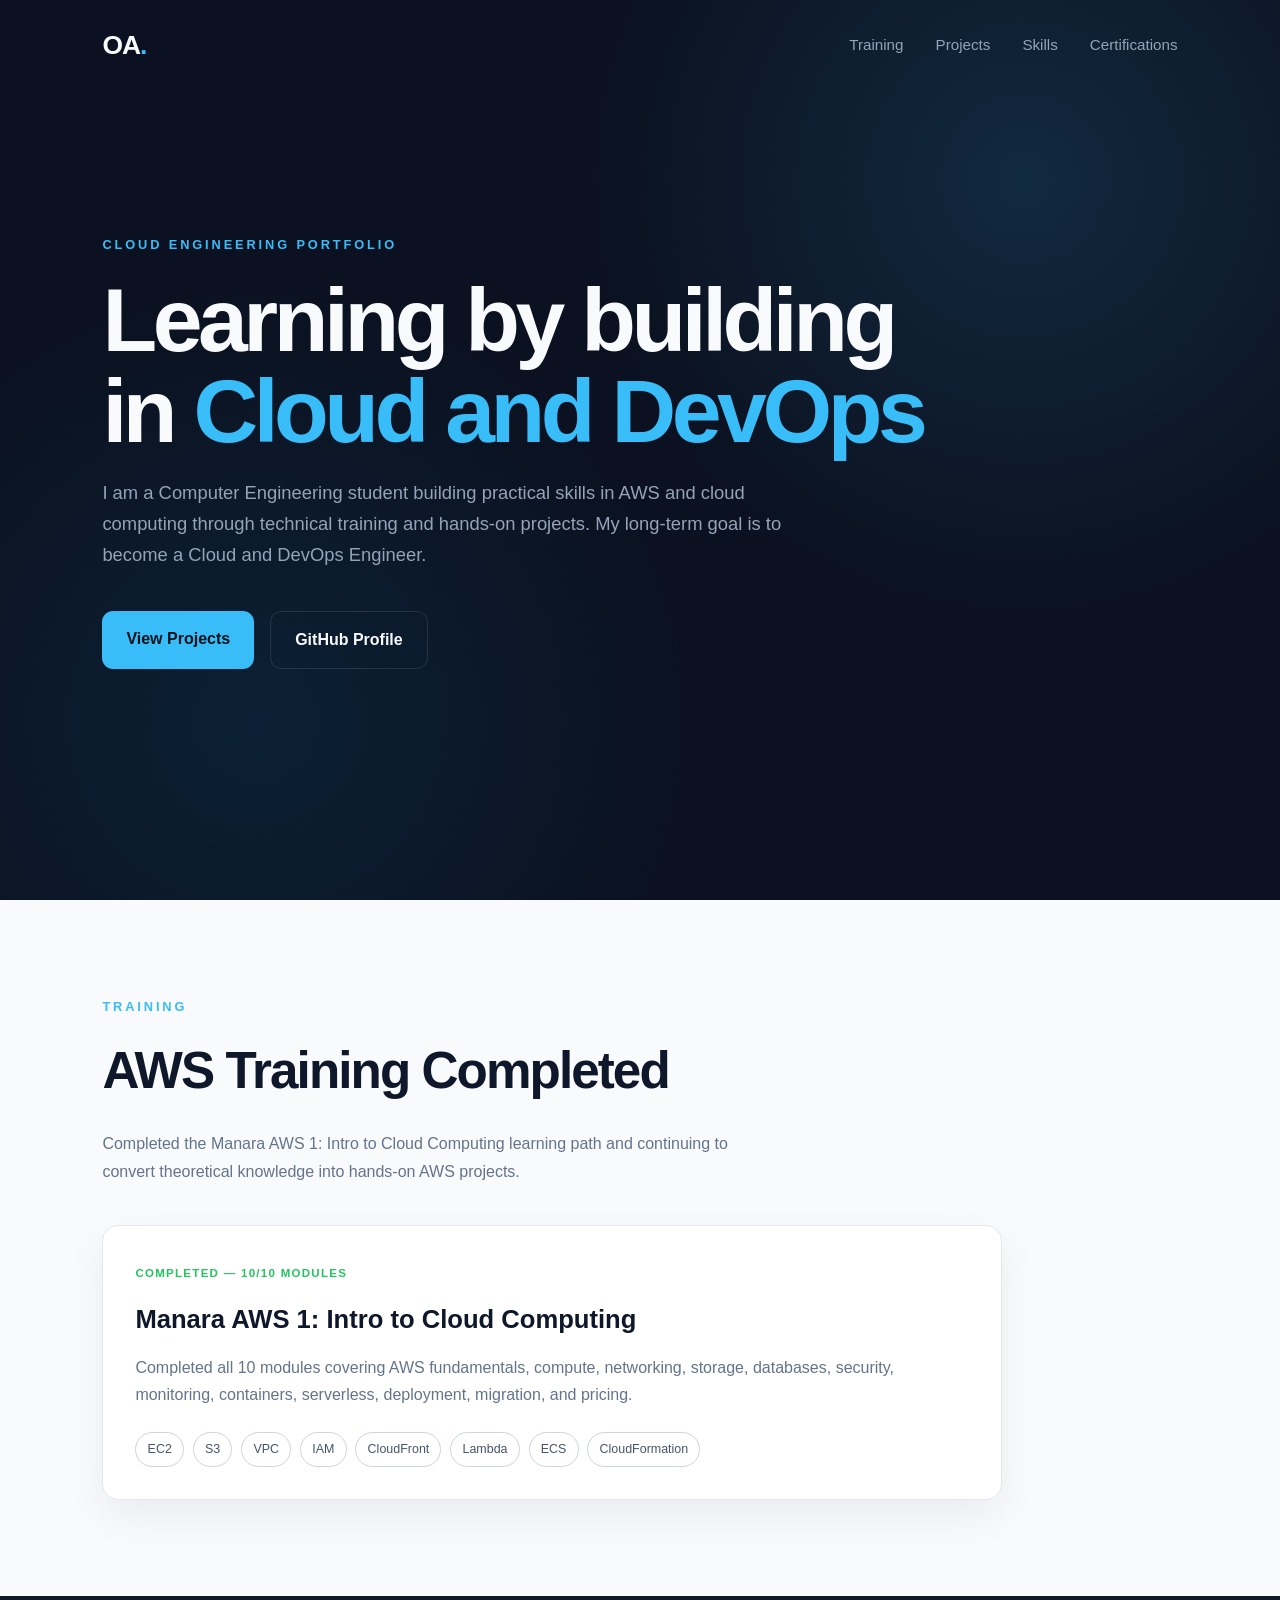
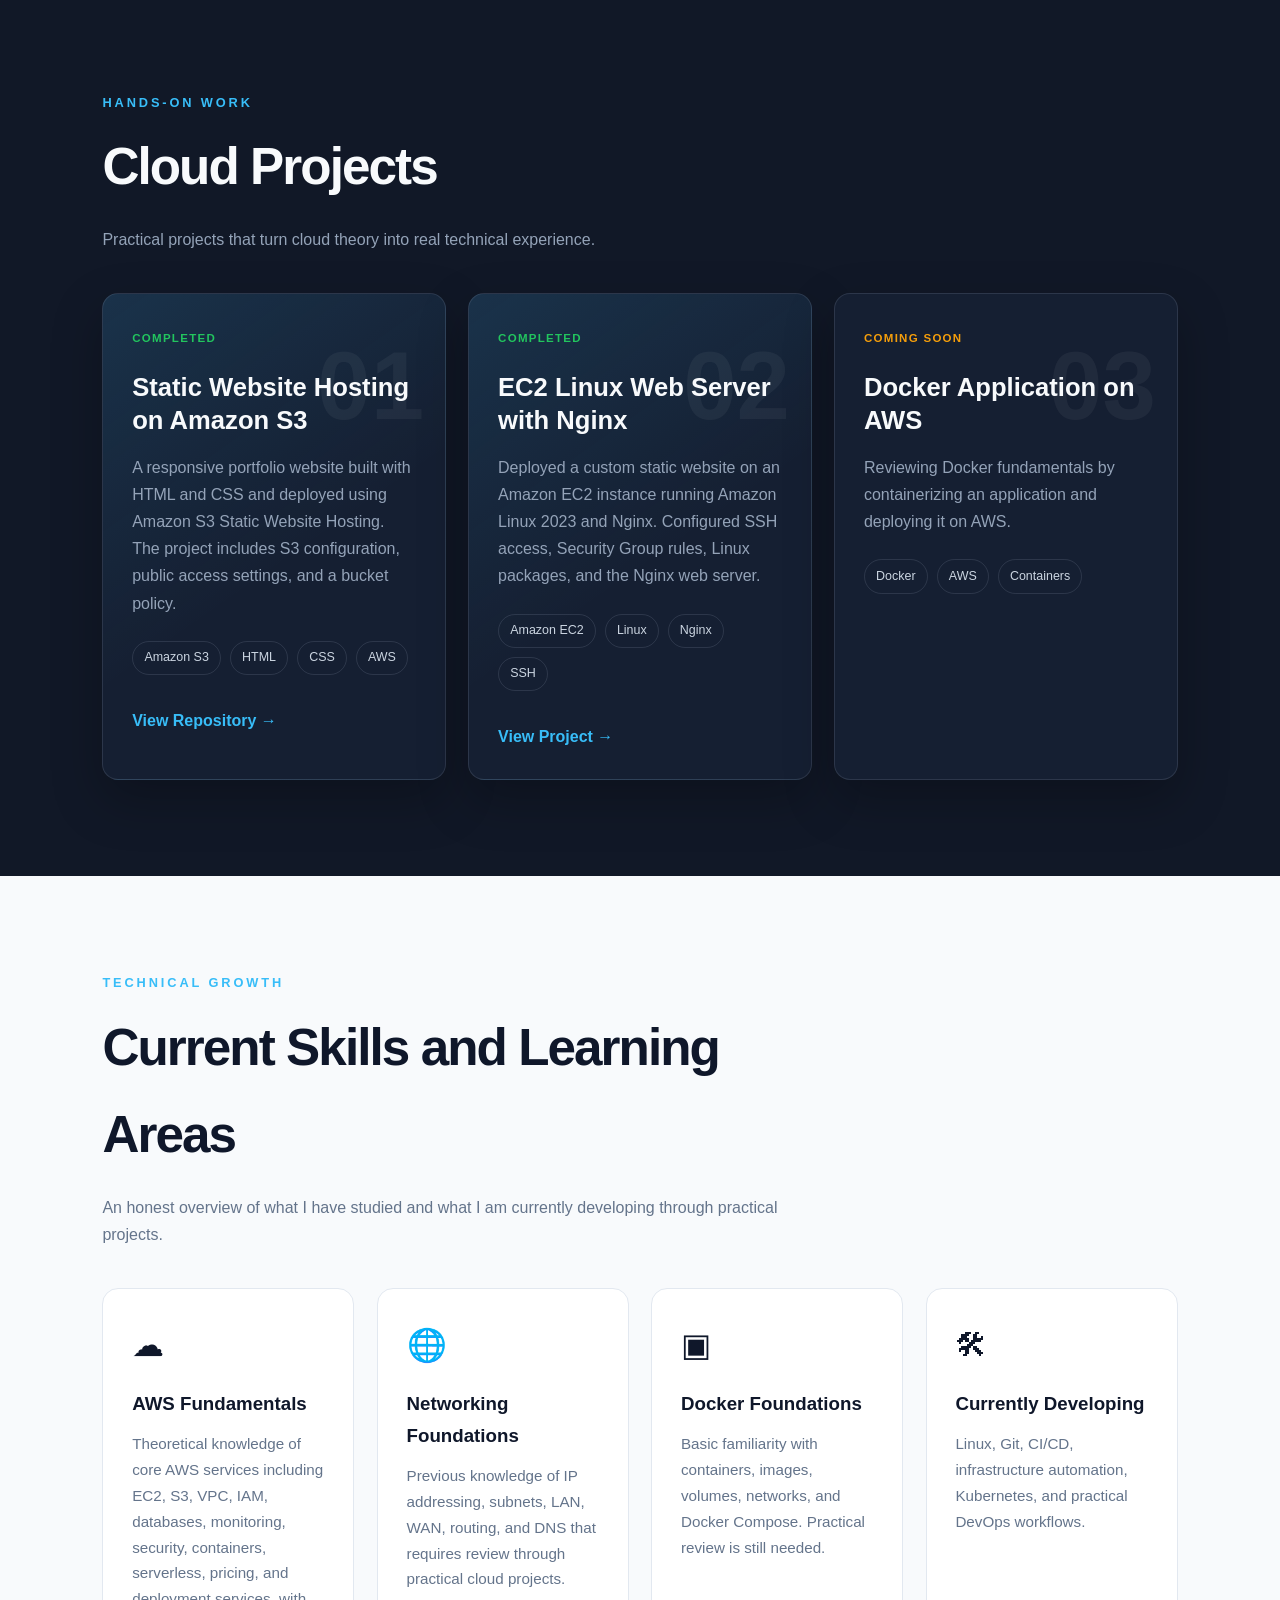
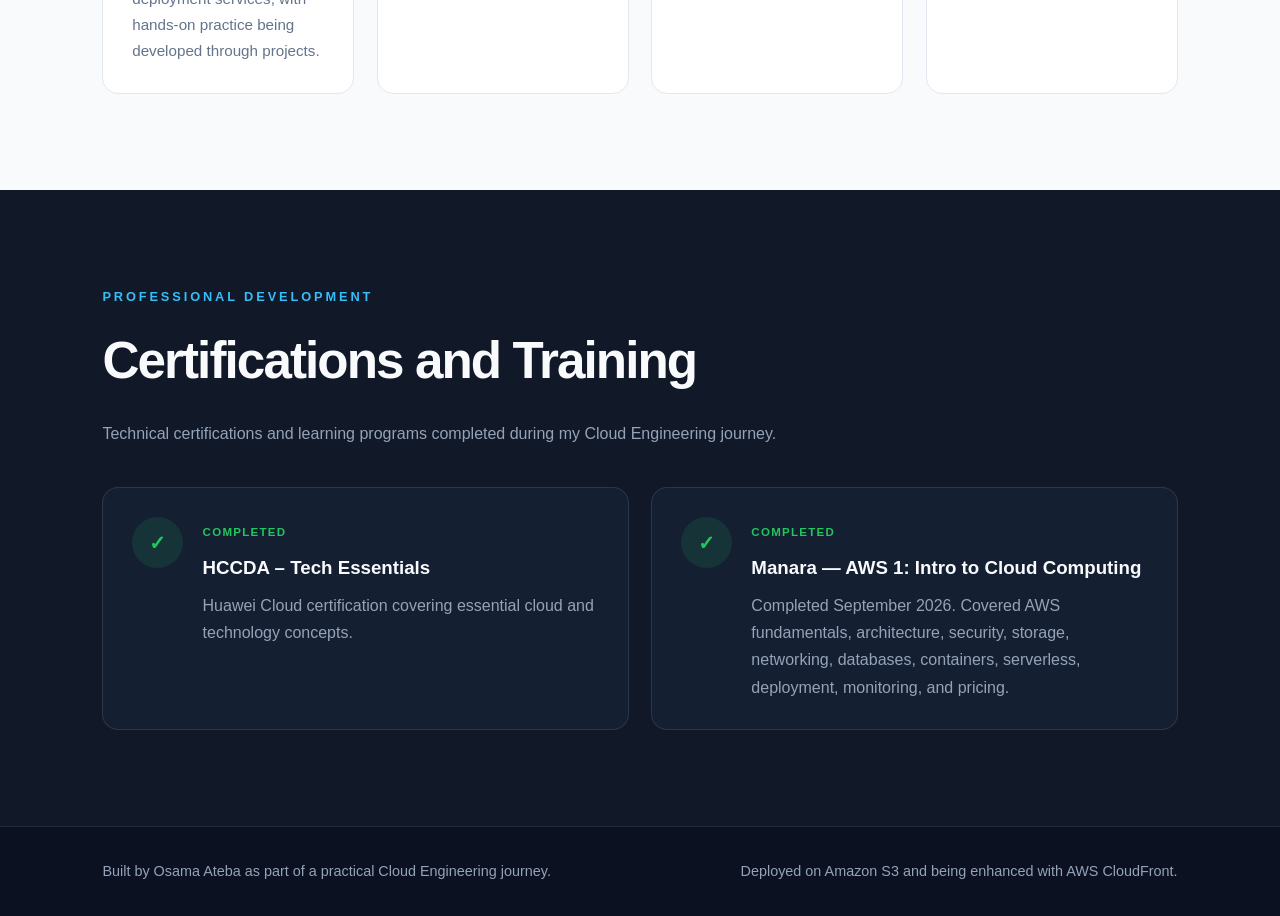
==== commit ee9be57b: "Update portfolio with completed EC2 Nginx project" ====
--- a/aws/labs/project-01-s3-static-website/index.html
+++ b/aws/labs/project-01-s3-static-website/index.html
@@ -150,28 +150,33 @@
                     </div>
                 </article>
 
-                <article class="project-card">
-                    <div class="project-number">02</div>
-
-                    <div class="project-content">
-                        <span class="project-status coming-soon">
-                            Coming Soon
-                        </span>
-
-                        <h3>EC2 and Nginx Deployment</h3>
-
-                        <p>
-                            Launching a Linux EC2 instance, reviewing basic
-                            Linux commands, and hosting a website using Nginx.
-                        </p>
-
-                        <div class="technology-list">
-                            <span>EC2</span>
-                            <span>Linux</span>
-                            <span>Nginx</span>
-                        </div>
-                    </div>
-                </article>
+                <article class="project-card featured">
+             <div class="project-number">02</div>
+               <div class="project-content">
+              <span class="project-status">Completed</span>
+
+               <h3>EC2 Linux Web Server with Nginx</h3>
+
+             <p>
+            Deployed a custom static website on an Amazon EC2 instance
+            running Amazon Linux 2023 and Nginx. Configured SSH access,
+            Security Group rules, Linux packages, and the Nginx web server.
+             </p>
+
+            <div class="technology-list">
+            <span>Amazon EC2</span>
+            <span>Linux</span>
+            <span>Nginx</span>
+            <span>SSH</span>
+          </div>
+
+             <a href="https://github.com/OsamaAteba77/cloud-engineering-portfolio/tree/main/aws/labs/project-02-ec2-nginx-web-server"
+           target="_blank"
+           rel="noopener noreferrer">
+            View Project →
+               </a>
+              </div>
+            </article>
 
                 <article class="project-card">
                     <div class="project-number">03</div>
